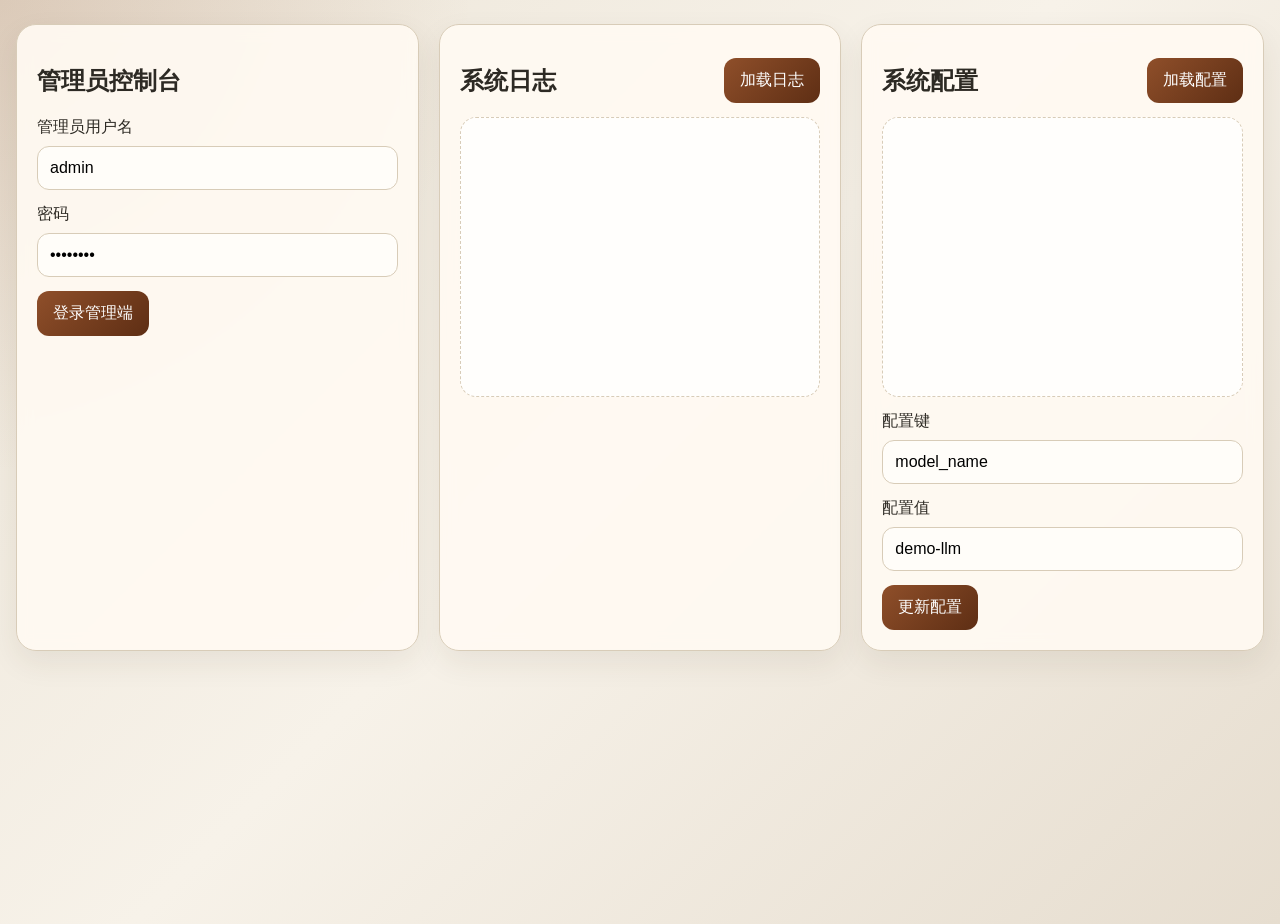
==== frontend/admin.html @ c0322965 "feat: bootstrap graduation project first version" ====
<!DOCTYPE html>
<html lang="zh-CN">
<head>
  <meta charset="UTF-8">
  <meta name="viewport" content="width=device-width, initial-scale=1.0">
  <title>管理员控制台</title>
  <link rel="stylesheet" href="./styles.css">
</head>
<body>
  <main class="layout admin-layout">
    <section class="panel">
      <h1>管理员控制台</h1>
      <div class="form-row">
        <label>管理员用户名</label>
        <input id="admin-username" value="admin">
      </div>
      <div class="form-row">
        <label>密码</label>
        <input id="admin-password" type="password" value="admin123">
      </div>
      <button id="admin-login-btn">登录管理端</button>
      <p id="admin-auth-status" class="status"></p>
    </section>

    <section class="panel">
      <div class="panel-header">
        <h2>系统日志</h2>
        <button id="load-logs-btn">加载日志</button>
      </div>
      <div id="logs-box" class="history-list"></div>
    </section>

    <section class="panel">
      <div class="panel-header">
        <h2>系统配置</h2>
        <button id="load-config-btn">加载配置</button>
      </div>
      <div id="config-box" class="history-list"></div>
      <div class="form-row">
        <label>配置键</label>
        <input id="config-key" value="model_name">
      </div>
      <div class="form-row">
        <label>配置值</label>
        <input id="config-value" value="demo-llm">
      </div>
      <button id="update-config-btn">更新配置</button>
    </section>
  </main>
  <script src="./admin.js"></script>
</body>
</html>
---- frontend/styles.css ----
:root {
  --bg: #f1ede5;
  --panel: #fffaf2;
  --line: #d8ccb8;
  --text: #2d2a24;
  --muted: #6b655a;
  --brand: #8f4f2a;
  --brand-strong: #5e2e14;
}

* {
  box-sizing: border-box;
}

body {
  margin: 0;
  font-family: "Microsoft YaHei", sans-serif;
  background:
    radial-gradient(circle at top left, rgba(143, 79, 42, 0.18), transparent 30%),
    linear-gradient(135deg, #ece5d8, #f7f2e9 48%, #e6ddcf);
  color: var(--text);
  min-height: 100vh;
}

.layout {
  width: min(1280px, calc(100vw - 32px));
  margin: 24px auto;
  display: grid;
  gap: 20px;
  grid-template-columns: 320px 1fr 320px;
}

.admin-layout {
  grid-template-columns: repeat(3, 1fr);
}

.panel {
  background: rgba(255, 250, 242, 0.92);
  border: 1px solid var(--line);
  border-radius: 20px;
  padding: 20px;
  box-shadow: 0 12px 30px rgba(68, 45, 20, 0.08);
  backdrop-filter: blur(8px);
}

.subtitle,
.hint,
.status {
  color: var(--muted);
}

.panel-header {
  display: flex;
  justify-content: space-between;
  align-items: center;
}

.form-row {
  display: flex;
  flex-direction: column;
  gap: 8px;
  margin: 14px 0;
}

input,
textarea,
button {
  font: inherit;
}

input,
textarea {
  width: 100%;
  border: 1px solid var(--line);
  border-radius: 12px;
  padding: 12px;
  background: #fffdf9;
}

button {
  border: none;
  border-radius: 12px;
  padding: 12px 16px;
  background: linear-gradient(135deg, var(--brand), var(--brand-strong));
  color: white;
  cursor: pointer;
}

.chat-log,
.history-list {
  min-height: 280px;
  max-height: 520px;
  overflow: auto;
  display: flex;
  flex-direction: column;
  gap: 12px;
  padding: 12px;
  border: 1px dashed var(--line);
  border-radius: 16px;
  background: rgba(255, 255, 255, 0.7);
}

.message-card {
  border-radius: 14px;
  padding: 12px;
  background: #fff;
  border: 1px solid rgba(143, 79, 42, 0.16);
}

.message-card h4 {
  margin: 0 0 8px;
}

a {
  color: var(--brand-strong);
}

@media (max-width: 1080px) {
  .layout,
  .admin-layout {
    grid-template-columns: 1fr;
  }
}
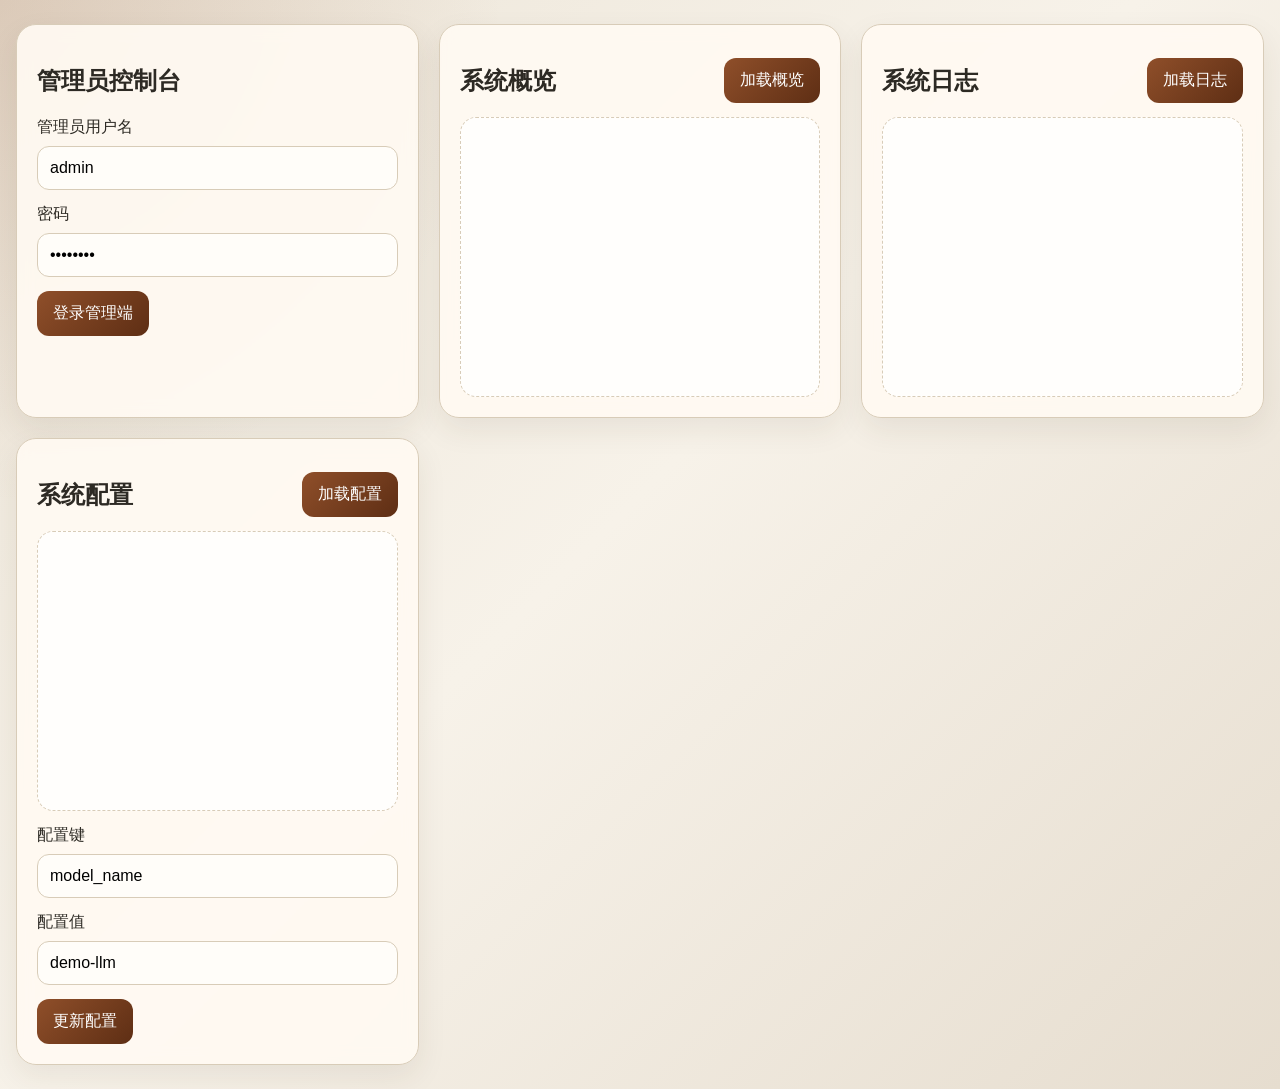
==== commit 4677501c: "feat: add system overview and expand thesis" ====
--- a/frontend/admin.html
+++ b/frontend/admin.html
@@ -20,6 +20,14 @@
       </div>
       <button id="admin-login-btn">登录管理端</button>
       <p id="admin-auth-status" class="status"></p>
+    </section>
+
+    <section class="panel">
+      <div class="panel-header">
+        <h2>系统概览</h2>
+        <button id="load-overview-btn">加载概览</button>
+      </div>
+      <div id="overview-box" class="history-list"></div>
     </section>
 
     <section class="panel">
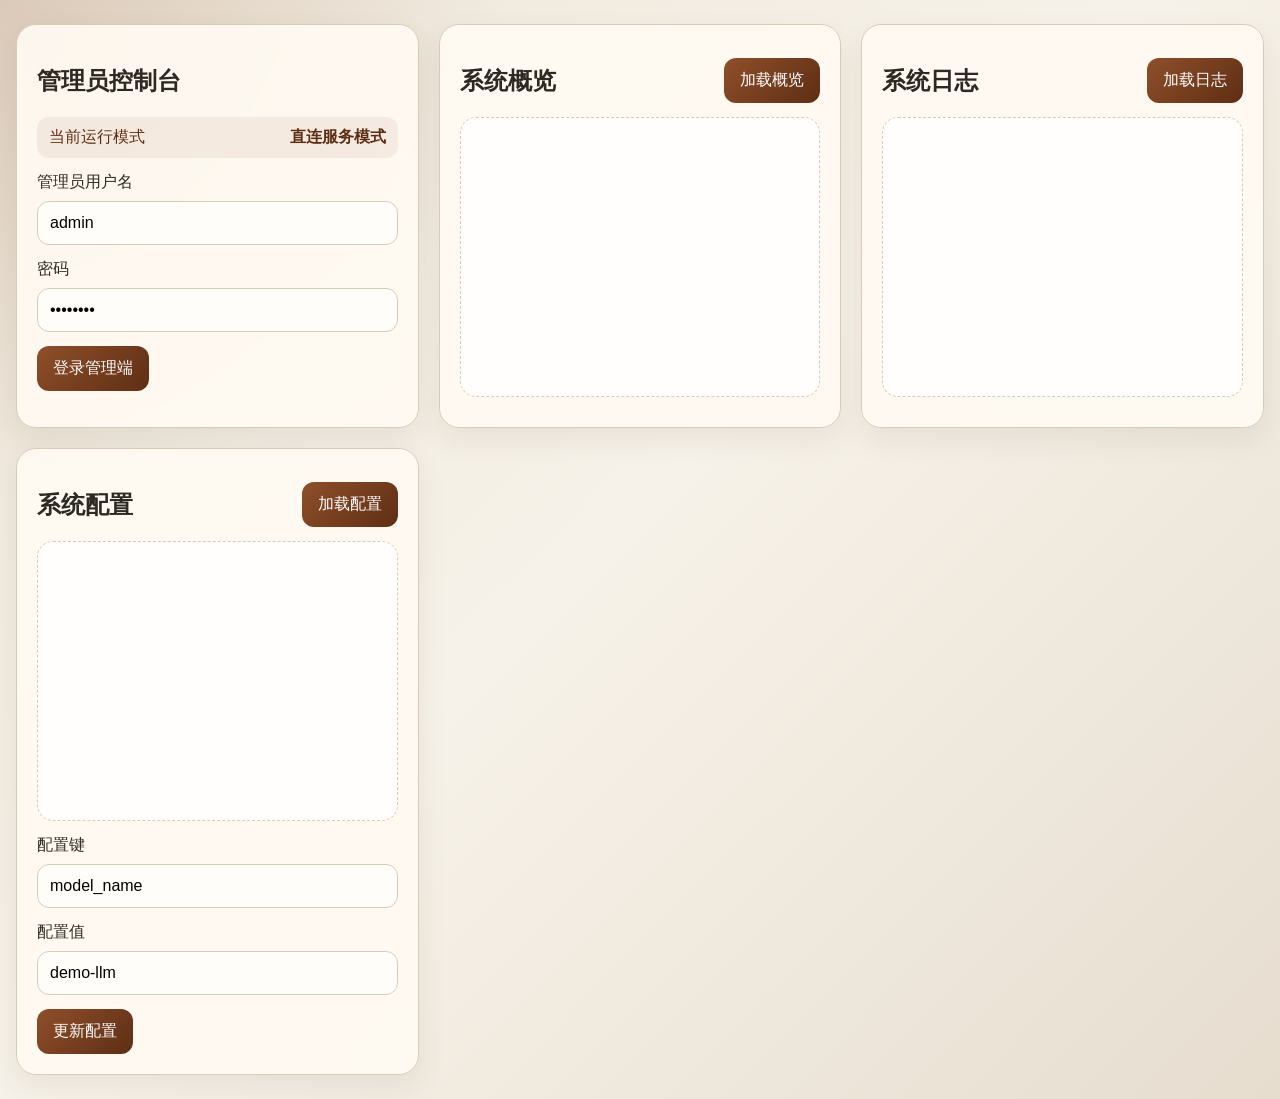
==== commit 918c8054: "feat: add cross-environment runtime support" ====
--- a/frontend/admin.html
+++ b/frontend/admin.html
@@ -10,6 +10,10 @@
   <main class="layout admin-layout">
     <section class="panel">
       <h1>管理员控制台</h1>
+      <div class="session-title">
+        <span>当前运行模式</span>
+        <strong id="admin-runtime-mode">未检测</strong>
+      </div>
       <div class="form-row">
         <label>管理员用户名</label>
         <input id="admin-username" value="admin">
@@ -27,7 +31,7 @@
         <h2>系统概览</h2>
         <button id="load-overview-btn">加载概览</button>
       </div>
-      <div id="overview-box" class="history-list"></div>
+      <div id="overview-box" class="history-list overview-cards"></div>
     </section>
 
     <section class="panel">
@@ -55,6 +59,7 @@
       <button id="update-config-btn">更新配置</button>
     </section>
   </main>
+  <script src="./config.js"></script>
   <script src="./admin.js"></script>
 </body>
 </html>
--- a/frontend/styles.css
+++ b/frontend/styles.css
@@ -49,10 +49,40 @@
   color: var(--muted);
 }
 
+.demo-grid {
+  display: grid;
+  grid-template-columns: 1fr;
+  gap: 10px;
+  margin: 16px 0 8px;
+}
+
+.demo-card {
+  background: linear-gradient(135deg, rgba(143, 79, 42, 0.08), rgba(94, 46, 20, 0.02));
+  border: 1px solid rgba(143, 79, 42, 0.18);
+  border-radius: 14px;
+  padding: 12px;
+}
+
+.demo-card h3 {
+  margin: 0 0 6px;
+  font-size: 15px;
+}
+
 .panel-header {
   display: flex;
   justify-content: space-between;
   align-items: center;
+}
+
+.session-title {
+  display: flex;
+  justify-content: space-between;
+  align-items: center;
+  margin: 0 0 14px;
+  padding: 10px 12px;
+  border-radius: 12px;
+  background: rgba(143, 79, 42, 0.08);
+  color: var(--brand-strong);
 }
 
 .form-row {
@@ -100,6 +130,11 @@
   background: rgba(255, 255, 255, 0.7);
 }
 
+.overview-cards {
+  display: grid;
+  grid-template-columns: repeat(auto-fit, minmax(160px, 1fr));
+}
+
 .message-card {
   border-radius: 14px;
   padding: 12px;
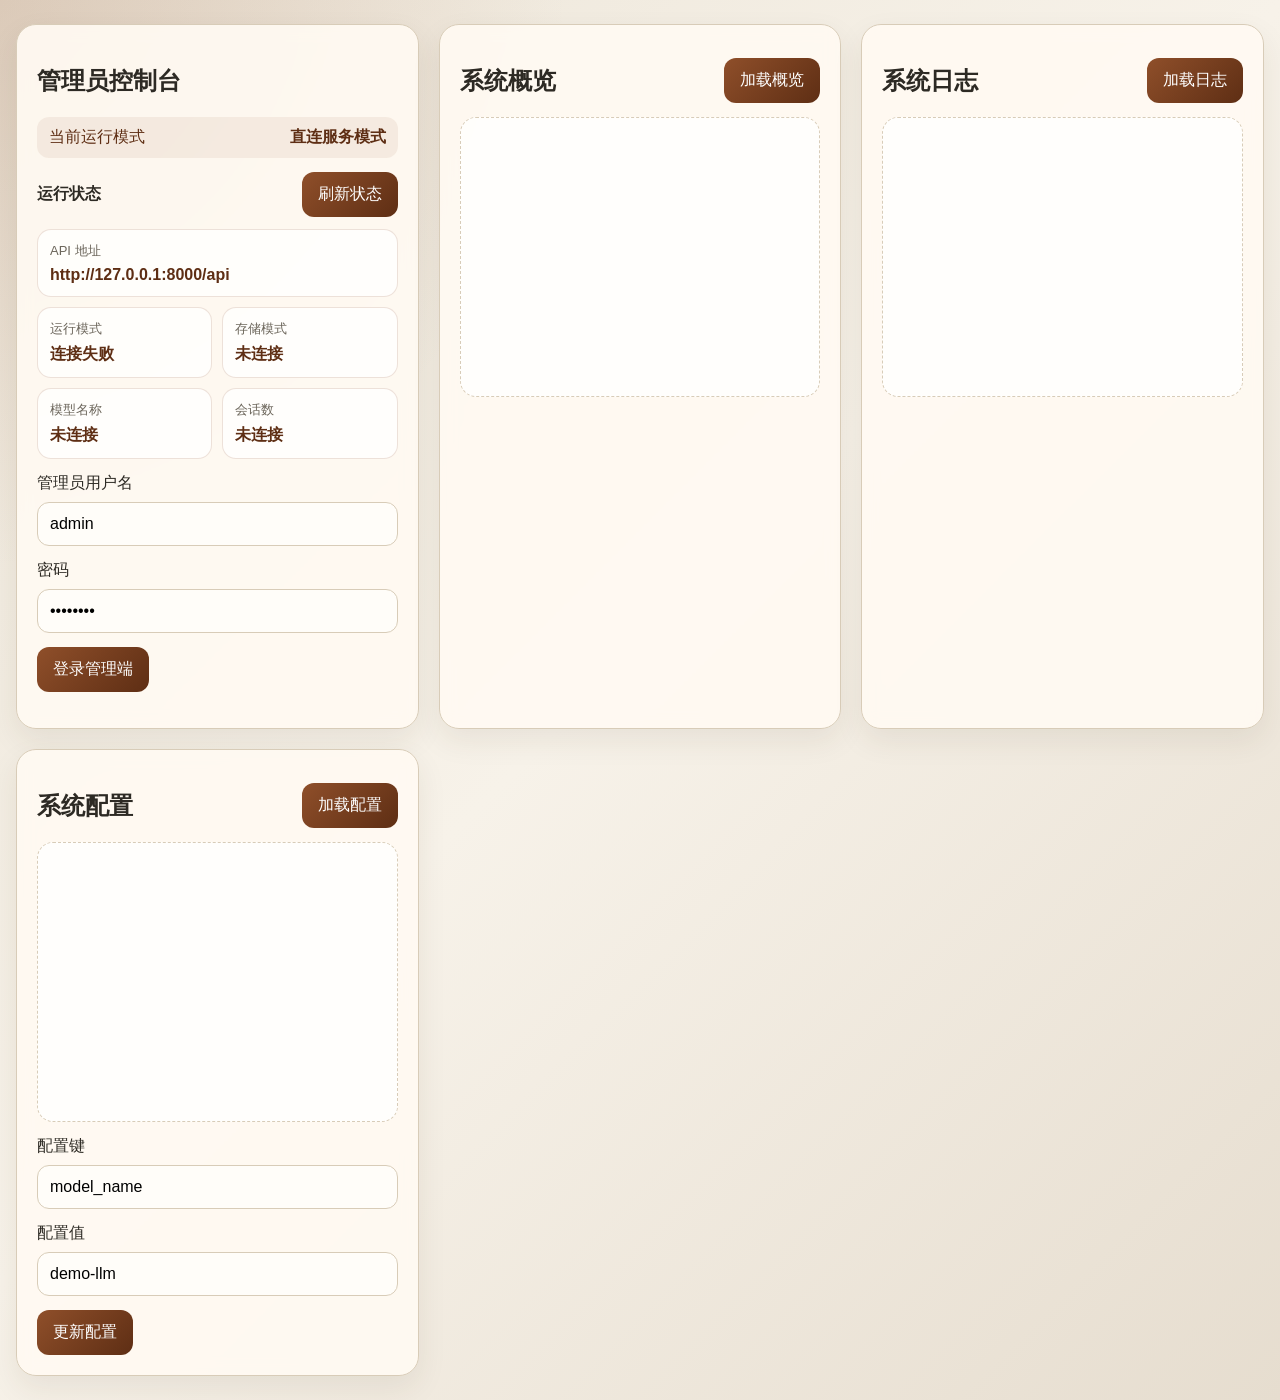
==== commit bdec8080: "feat: polish frontend demo status panels" ====
--- a/frontend/admin.html
+++ b/frontend/admin.html
@@ -13,6 +13,34 @@
       <div class="session-title">
         <span>当前运行模式</span>
         <strong id="admin-runtime-mode">未检测</strong>
+      </div>
+      <div class="runtime-status">
+        <div class="panel-header">
+          <h2>运行状态</h2>
+          <button id="admin-refresh-health-btn">刷新状态</button>
+        </div>
+        <div class="status-grid">
+          <article class="status-card wide">
+            <span>API 地址</span>
+            <strong id="api-base-value">未检测</strong>
+          </article>
+          <article class="status-card">
+            <span>运行模式</span>
+            <strong id="health-runtime-mode">未检测</strong>
+          </article>
+          <article class="status-card">
+            <span>存储模式</span>
+            <strong id="health-storage-mode">未检测</strong>
+          </article>
+          <article class="status-card">
+            <span>模型名称</span>
+            <strong id="health-model-name">未检测</strong>
+          </article>
+          <article class="status-card">
+            <span>会话数</span>
+            <strong id="health-session-count">未检测</strong>
+          </article>
+        </div>
       </div>
       <div class="form-row">
         <label>管理员用户名</label>
--- a/frontend/styles.css
+++ b/frontend/styles.css
@@ -85,6 +85,47 @@
   color: var(--brand-strong);
 }
 
+.runtime-status {
+  margin: 14px 0;
+}
+
+.runtime-status h2 {
+  margin: 0;
+  font-size: 16px;
+}
+
+.status-grid {
+  display: grid;
+  grid-template-columns: repeat(2, minmax(0, 1fr));
+  gap: 10px;
+  margin-top: 12px;
+}
+
+.status-card {
+  min-width: 0;
+  border: 1px solid rgba(143, 79, 42, 0.16);
+  border-radius: 14px;
+  padding: 12px;
+  background: rgba(255, 255, 255, 0.74);
+}
+
+.status-card.wide {
+  grid-column: 1 / -1;
+}
+
+.status-card span {
+  display: block;
+  color: var(--muted);
+  font-size: 13px;
+  margin-bottom: 6px;
+}
+
+.status-card strong {
+  display: block;
+  overflow-wrap: anywhere;
+  color: var(--brand-strong);
+}
+
 .form-row {
   display: flex;
   flex-direction: column;
@@ -146,6 +187,13 @@
   margin: 0 0 8px;
 }
 
+.metric-card p {
+  margin: 0;
+  font-size: 24px;
+  font-weight: 700;
+  color: var(--brand-strong);
+}
+
 a {
   color: var(--brand-strong);
 }
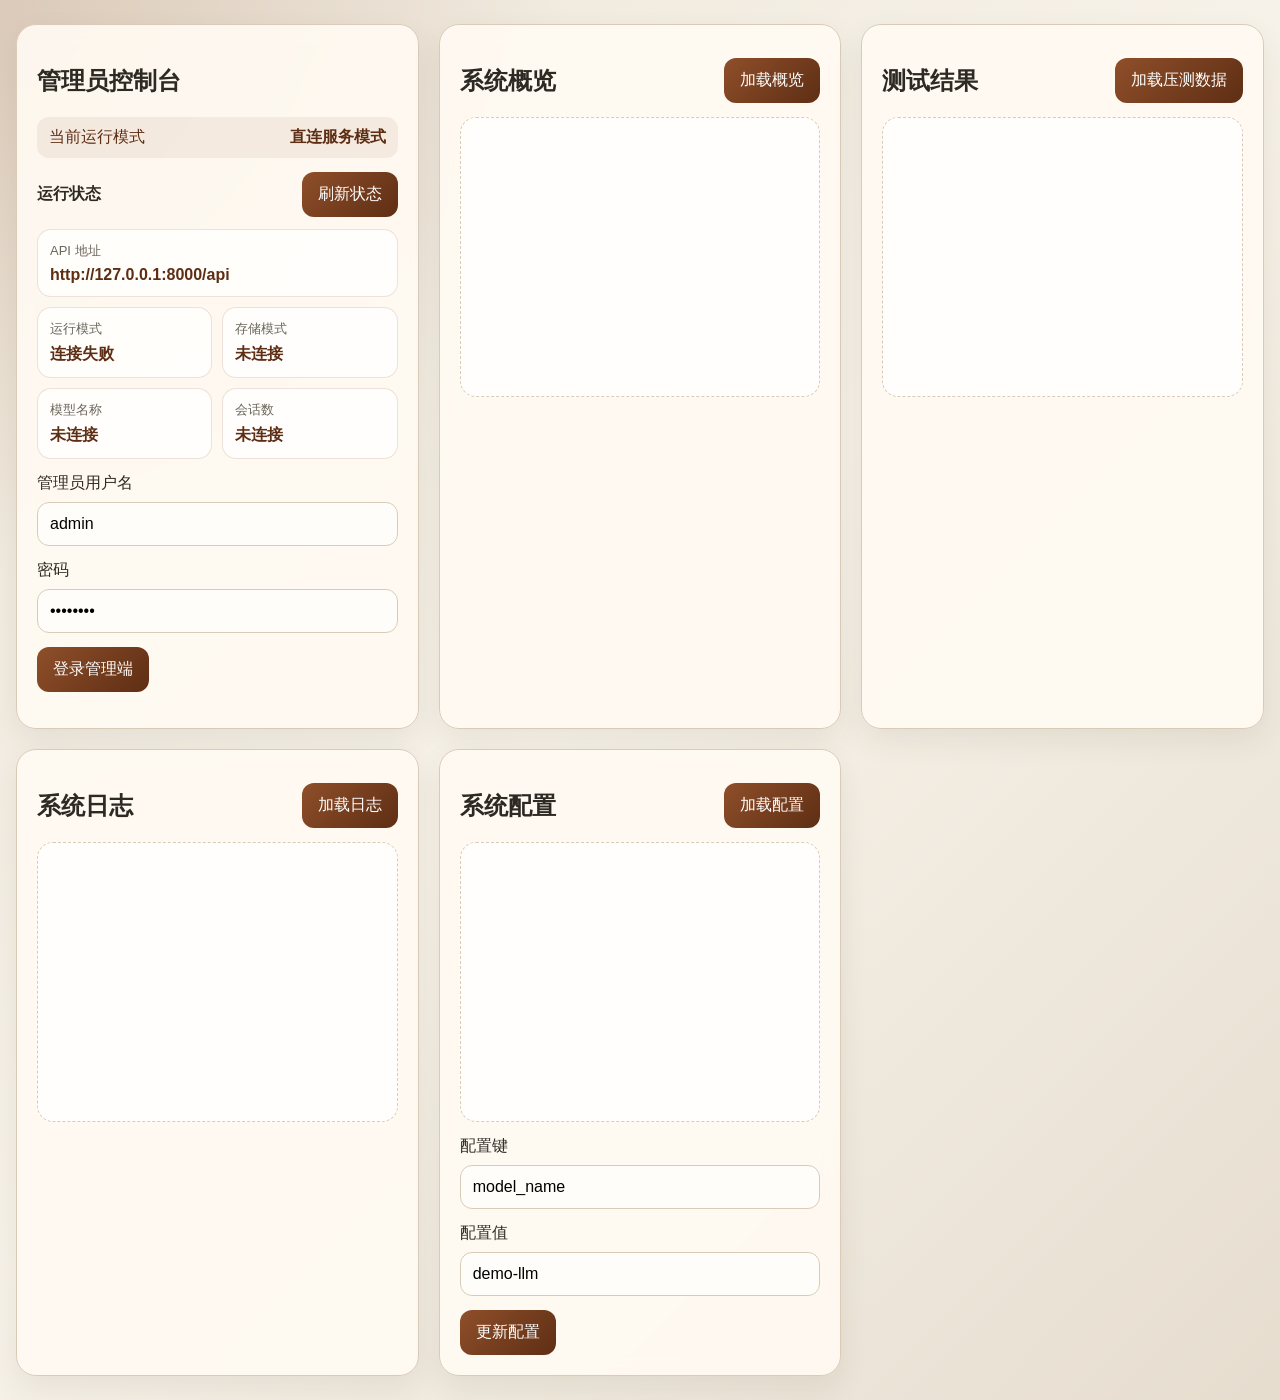
==== commit 8edf02f3: "feat: add p1 p2 enhancement foundation" ====
--- a/frontend/admin.html
+++ b/frontend/admin.html
@@ -64,6 +64,14 @@
 
     <section class="panel">
       <div class="panel-header">
+        <h2>测试结果</h2>
+        <button id="load-benchmark-btn">加载压测数据</button>
+      </div>
+      <div id="benchmark-box" class="history-list overview-cards"></div>
+    </section>
+
+    <section class="panel">
+      <div class="panel-header">
         <h2>系统日志</h2>
         <button id="load-logs-btn">加载日志</button>
       </div>
